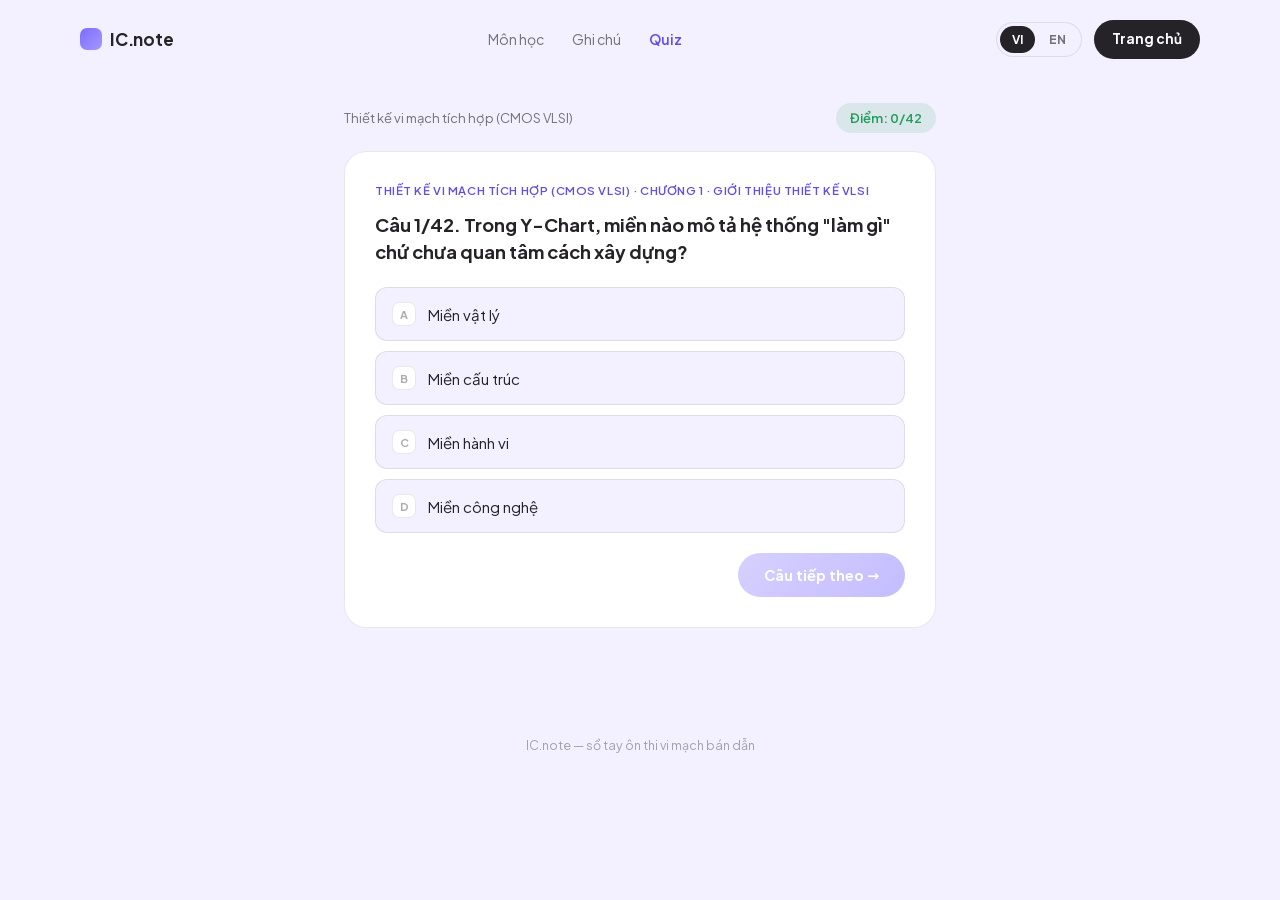
==== quiz.html @ f4e0c6fc "Initial commit" ====
<!DOCTYPE html>
<html lang="vi">
<head>
<meta charset="UTF-8">
<meta name="viewport" content="width=device-width, initial-scale=1.0">
<title>Quiz — IC.note</title>
<link rel="stylesheet" href="assets/css/fonts.css?v=5">
<link rel="stylesheet" href="assets/css/main.css?v=5">
</head>
<body style="background:var(--bg-soft)">
<div id="scrollbar"></div>

<header class="topbar">
  <a class="brand" href="index.html"><span class="mark"></span>IC.note</a>
  <nav class="toplinks">
    <a href="index.html#subjects">Môn học</a>
    <a href="subject.html">Ghi chú</a>
    <a href="quiz.html" class="active">Quiz</a>
  </nav>
  <div class="topbar-right">
    <div class="lang-toggle" data-lang-toggle>
      <button data-lang-opt="vi">VI</button>
      <button data-lang-opt="en">EN</button>
    </div>
    <a class="cta-mini" href="index.html">Trang chủ</a>
  </div>
</header>

<div class="quiz-wrap">
  <div class="quiz-head anim-hidden" id="quizHead">
    <div id="quizMeta">—</div>
    <div style="display:flex;gap:10px;align-items:center">
      <div id="examTimer" style="display:none;font-weight:700;color:var(--err)"></div>
      <div class="quiz-score-pill"><span id="scoreLabel">Điểm</span>: <span id="qScore">0</span>/<span id="qTotal">0</span></div>
    </div>
  </div>

  <div class="quiz-card anim-hidden" id="quizCard">
    <p class="quiz-tag" id="qTag">—</p>
    <p class="quiz-q" id="qText">—</p>
    <div class="options" id="qOptions"></div>
    <div class="quiz-explain" id="qExplain"></div>
    <div class="quiz-foot">
      <button class="pill-btn primary" id="qNext" disabled>Câu tiếp theo →</button>
    </div>
  </div>

  <div class="quiz-card anim-hidden" id="summaryCard" style="display:none">
    <div class="quiz-summary">
      <div class="big" id="sumScore">0/0</div>
      <p id="sumText">—</p>
      <div class="weak-list" id="sumWeak"></div>
      <div style="display:flex;gap:12px;justify-content:center;flex-wrap:wrap">
        <button class="pill-btn primary" id="btnRetry">Làm lại</button>
        <a class="pill-btn ghost-light" id="btnBackNotes" href="subject.html">Ôn lại ghi chú</a>
      </div>
    </div>
  </div>
</div>

<footer>IC.note — sổ tay ôn thi vi mạch bán dẫn</footer>

<script src="assets/js/anime.iife.min.js?v=5"></script>
<script src="assets/js/data.js?v=5"></script>
<script src="assets/js/app.js?v=5"></script>
<script>
(function () {
  var L = {
    examTitle: { vi: "Thi thử — IC.note", en: "Mock exam — IC.note" },
    examMeta: { vi: "Thi thử tổng hợp", en: "Combined mock exam" },
    subjectsWord: { vi: "môn", en: "subjects" },
    questionWord: { vi: "Câu", en: "Question" },
    seeResult: { vi: "Xem kết quả →", en: "See result →" },
    nextQuestion: { vi: "Câu tiếp theo →", en: "Next question →" },
    timeUp: { vi: "Hết giờ! ", en: "Time's up! " },
    excellent: { vi: "Xuất sắc — giữ vững phong độ nhé.", en: "Excellent — keep up the good work." },
    okish: { vi: "Khá ổn — ôn thêm mấy chương bên dưới là chắc bài.", en: "Pretty good — review the chapters below to lock it in." },
    needReview: { vi: "Cần ôn lại — bắt đầu từ các chương được gợi ý bên dưới.", en: "Needs review — start with the suggested chapters below." },
    reviewLink: { vi: "Ôn lại: ", en: "Review: " },
    noMistakes: { vi: "Không sai câu nào 🎉", en: "No mistakes 🎉" },
    noQuiz: { vi: "Môn này chưa có câu hỏi quiz — hãy quay lại sau khi nội dung được nạp.", en: "This subject has no quiz questions yet — check back once content has been loaded." },
    backHome: { vi: "← Về trang chủ", en: "← Back to home" },
    scoreLabel: { vi: "Điểm", en: "Score" },
    retry: { vi: "Làm lại", en: "Retry" },
    reviewNotes: { vi: "Ôn lại ghi chú", en: "Review notes" }
  };

  var mode = IC.param("mode"); // "exam" = thi thử trộn 4 môn + đếm giờ
  var subject = IC.findSubject(IC.param("mon"));
  var EXAM_SECONDS = 10 * 60;

  /* danh sách câu hỏi gốc cho phiên này (chưa dịch ngôn ngữ) */
  var rawQuestions;
  if (mode === "exam") {
    rawQuestions = [];
    IC_DATA.subjects.forEach(function (s) {
      s.quiz.forEach(function (q) {
        rawQuestions.push(Object.assign({ _subject: s }, q));
      });
    });
    /* xáo trộn Fisher–Yates (1 lần, giữ nguyên khi đổi ngôn ngữ) */
    for (var i = rawQuestions.length - 1; i > 0; i--) {
      var j = Math.floor(Math.random() * (i + 1));
      var t = rawQuestions[i]; rawQuestions[i] = rawQuestions[j]; rawQuestions[j] = t;
    }
  } else {
    rawQuestions = subject.quiz.map(function (q) { return Object.assign({ _subject: subject }, q); });
  }
  var questions = rawQuestions;

  if (!questions.length) {
    document.querySelector(".quiz-wrap").innerHTML =
      '<div class="quiz-card" style="text-align:center"><p style="color:var(--text-muted)">' + IC.t(L.noQuiz) + '</p>' +
      '<a class="pill-btn ghost-light" href="index.html" style="margin-top:14px;display:inline-flex">' + IC.t(L.backHome) + '</a></div>';
    IC.scrollProgress();
    IC.initLangToggle();
    document.addEventListener("icnote:langchange", function () {
      document.querySelector(".quiz-card p").textContent = IC.t(L.noQuiz);
      document.querySelector(".quiz-card a").textContent = IC.t(L.backHome);
    });
    return;
  }

  var idx = 0, score = 0, answered = false;
  var wrongByChapter = {}; /* gom theo môn: { subjectId: { chapterId: n } } */

  var qMeta = document.getElementById("quizMeta");
  var qScoreEl = document.getElementById("qScore");
  var qTotalEl = document.getElementById("qTotal");
  var qTag = document.getElementById("qTag");
  var qText = document.getElementById("qText");
  var qOptions = document.getElementById("qOptions");
  var qExplain = document.getElementById("qExplain");
  var qNext = document.getElementById("qNext");
  var keys = ["A", "B", "C", "D"];

  function applyHeadText() {
    document.title = mode === "exam" ? IC.t(L.examTitle) : IC.t(subject.name) + " — IC.note";
    qTotalEl.textContent = questions.length;
    qMeta.textContent = mode === "exam"
      ? IC.t(L.examMeta) + " · " + IC_DATA.subjects.length + " " + IC.t(L.subjectsWord)
      : IC.t(subject.name);
    document.getElementById("scoreLabel").textContent = IC.t(L.scoreLabel);
    document.getElementById("btnRetry").textContent = IC.t(L.retry);
    document.getElementById("btnBackNotes").textContent = IC.t(L.reviewNotes);
  }
  applyHeadText();

  /* đồng hồ thi thử */
  var timerId = null;
  if (mode === "exam") {
    var timerEl = document.getElementById("examTimer");
    timerEl.style.display = "block";
    var remain = EXAM_SECONDS;
    function tick() {
      var m = Math.floor(remain / 60), s = remain % 60;
      timerEl.textContent = "⏱ " + String(m).padStart(2, "0") + ":" + String(s).padStart(2, "0");
      if (remain <= 0) { clearInterval(timerId); showSummary(true); return; }
      remain--;
    }
    tick();
    timerId = setInterval(tick, 1000);
  }

  function render() {
    var item = questions[idx];
    qTag.textContent = IC.t(item._subject.name) + (item.chapterId ? " · " + chapterTitle(item) : "");
    qText.textContent = IC.t(L.questionWord) + " " + (idx + 1) + "/" + questions.length + ". " + IC.t(item.q);
    qExplain.classList.remove("show");
    qExplain.textContent = "";
    qNext.disabled = true;
    answered = false;
    qNext.textContent = idx === questions.length - 1 ? IC.t(L.seeResult) : IC.t(L.nextQuestion);
    qOptions.innerHTML = "";
    IC.t(item.opts).forEach(function (opt, i) {
      var b = document.createElement("button");
      b.className = "option";
      b.innerHTML = '<span class="mark">' + keys[i] + "</span><span>" + opt + "</span>";
      b.addEventListener("click", function () { select(i, b); });
      qOptions.appendChild(b);
    });
    if (IC.canAnimate) {
      anime.animate(qOptions.querySelectorAll(".option"), IC.m({
        opacity: [0, 1], translateY: [8, 0], delay: anime.stagger(50), duration: 300, ease: "outQuad"
      }));
    }
  }

  function chapterTitle(item) {
    var ch = item._subject.chapters.find(function (c) { return c.id === item.chapterId; });
    return ch ? IC.t(ch.title) : "";
  }

  function select(i, btn) {
    if (answered) return;
    answered = true;
    var item = questions[idx];
    var all = qOptions.querySelectorAll(".option");
    all.forEach(function (b) { b.disabled = true; });
    var pass = i === item.correct;
    if (pass) {
      btn.classList.add("correct");
      score++;
      if (IC.canAnimate) anime.animate(btn, IC.m({ scale: [1, 1.02, 1], duration: 260, ease: "outQuad" }));
    } else {
      btn.classList.add("wrong");
      all[item.correct].classList.add("correct");
      var sid = item._subject.id;
      wrongByChapter[sid] = wrongByChapter[sid] || {};
      wrongByChapter[sid][item.chapterId] = (wrongByChapter[sid][item.chapterId] || 0) + 1;
      if (IC.canAnimate) anime.animate(btn, IC.m({ translateX: [0, -5, 5, -3, 3, 0], duration: 320, ease: "inOutQuad" }));
    }
    qScoreEl.textContent = score;
    if (mode !== "exam") {
      qExplain.textContent = IC.t(item.explain);
      qExplain.classList.add("show");
      if (IC.canAnimate) anime.animate(qExplain, IC.m({ opacity: [0, 1], translateY: [-4, 0], duration: 220, ease: "outQuad" }));
    }
    qNext.disabled = false;
  }

  function showSummary(timeUp) {
    if (timerId) clearInterval(timerId);
    document.getElementById("quizCard").style.display = "none";
    var card = document.getElementById("summaryCard");
    card.style.display = "block";
    card.style.opacity = "1";
    document.getElementById("sumScore").textContent = score + "/" + questions.length;
    var pct = questions.length ? Math.round(score * 100 / questions.length) : 0;
    document.getElementById("sumText").textContent =
      (timeUp ? IC.t(L.timeUp) : "") +
      (pct >= 80 ? IC.t(L.excellent) :
       pct >= 50 ? IC.t(L.okish) :
       IC.t(L.needReview));

    /* lưu kết quả + điểm yếu theo từng môn */
    var perSubject = {};
    questions.forEach(function (q) {
      perSubject[q._subject.id] = (perSubject[q._subject.id] || 0) + 1;
    });
    Object.keys(perSubject).forEach(function (sid) {
      IC.saveQuizResult(sid, score, questions.length, (wrongByChapter[sid] || {}));
    });

    /* hiện tag điểm yếu */
    var weakEl = document.getElementById("sumWeak");
    var chips = [];
    Object.keys(wrongByChapter).forEach(function (sid) {
      var s = IC_DATA.subjects.find(function (x) { return x.id === sid; });
      Object.keys(wrongByChapter[sid]).forEach(function (chId) {
        var ch = s.chapters.find(function (c) { return c.id === chId; });
        if (ch) chips.push({ sid: sid, chId: chId, title: IC.t(ch.title), n: wrongByChapter[sid][chId] });
      });
    });
    if (chips.length) {
      chips.sort(function (a, b) { return b.n - a.n; });
      weakEl.innerHTML = chips.map(function (c) {
        return '<a class="weak-chip" href="subject.html?mon=' + c.sid + "&chuong=" + c.chId + '">' + IC.t(L.reviewLink) + c.title + "</a>";
      }).join("");
    } else {
      weakEl.innerHTML = '<span class="weak-chip" style="background:var(--ok-tint);color:var(--ok)">' + IC.t(L.noMistakes) + '</span>';
    }
    document.getElementById("btnBackNotes").href = "subject.html?mon=" + (mode === "exam" ? IC_DATA.subjects[0].id : subject.id);

    if (IC.canAnimate) {
      anime.animate(card, IC.m({ opacity: [0, 1], translateY: [16, 0], duration: 500, ease: "outQuad" }));
      var proxy = { v: 0 };
      var el = document.getElementById("sumScore");
      anime.animate(proxy, {
        v: score, duration: 900, ease: "outCubic",
        onUpdate: function () { el.textContent = Math.round(proxy.v) + "/" + questions.length; }
      });
    }
  }

  qNext.addEventListener("click", function () {
    if (idx === questions.length - 1) { showSummary(false); return; }
    idx++;
    render();
  });
  document.getElementById("btnRetry").addEventListener("click", function () { location.reload(); });

  document.addEventListener("icnote:langchange", function () {
    applyHeadText();
    if (document.getElementById("summaryCard").style.display === "block") {
      showSummary(false);
    } else {
      render();
    }
  });

  render();
  if (IC.canAnimate) {
    anime.animate("#quizHead", IC.m({ opacity: [0, 1], translateY: [10, 0], duration: 450, ease: "outQuad" }));
    anime.animate("#quizCard", IC.m({ opacity: [0, 1], translateY: [16, 0], duration: 550, delay: 100, ease: "outQuad" }));
  } else {
    document.querySelectorAll(".anim-hidden").forEach(function (el) { el.style.opacity = "1"; });
  }
  IC.scrollProgress();
  IC.initLangToggle();
})();
</script>
</body>
</html>
---- assets/css/fonts.css ----
@font-face{font-family:"IC Serif";font-style:italic;font-weight:500;font-display:swap;src:url([data-uri]) format('woff2');unicode-range:U+0102-0103, U+0110-0111, U+0128-0129, U+0168-0169, U+01A0-01A1, U+01AF-01B0, U+0300-0301, U+0303-0304, U+0308-0309, U+0323, U+0329, U+1EA0-1EF9, U+20AB;}
@font-face{font-family:"IC Serif";font-style:italic;font-weight:500;font-display:swap;src:url([data-uri]) format('woff2');unicode-range:U+0000-00FF, U+0131, U+0152-0153, U+02BB-02BC, U+02C6, U+02DA, U+02DC, U+0304, U+0308, U+0329, U+2000-206F, U+20AC, U+2122, U+2191, U+2193, U+2212, U+2215, U+FEFF, U+FFFD;}
@font-face{font-family:"IC Sans";font-style:normal;font-weight:400;font-display:swap;src:url([data-uri]) format('woff2');unicode-range:U+0102-0103, U+0110-0111, U+0128-0129, U+0168-0169, U+01A0-01A1, U+01AF-01B0, U+0300-0301, U+0303-0304, U+0308-0309, U+0323, U+0329, U+1EA0-1EF9, U+20AB;}
@font-face{font-family:"IC Sans";font-style:normal;font-weight:400;font-display:swap;src:url([data-uri]) format('woff2');unicode-range:U+0000-00FF, U+0131, U+0152-0153, U+02BB-02BC, U+02C6, U+02DA, U+02DC, U+0304, U+0308, U+0329, U+2000-206F, U+20AC, U+2122, U+2191, U+2193, U+2212, U+2215, U+FEFF, U+FFFD;}
@font-face{font-family:"IC Sans";font-style:normal;font-weight:600;font-display:swap;src:url([data-uri]) format('woff2');unicode-range:U+0102-0103, U+0110-0111, U+0128-0129, U+0168-0169, U+01A0-01A1, U+01AF-01B0, U+0300-0301, U+0303-0304, U+0308-0309, U+0323, U+0329, U+1EA0-1EF9, U+20AB;}
@font-face{font-family:"IC Sans";font-style:normal;font-weight:600;font-display:swap;src:url([data-uri]) format('woff2');unicode-range:U+0000-00FF, U+0131, U+0152-0153, U+02BB-02BC, U+02C6, U+02DA, U+02DC, U+0304, U+0308, U+0329, U+2000-206F, U+20AC, U+2122, U+2191, U+2193, U+2212, U+2215, U+FEFF, U+FFFD;}
@font-face{font-family:"IC Sans";font-style:normal;font-weight:700;font-display:swap;src:url([data-uri]) format('woff2');unicode-range:U+0102-0103, U+0110-0111, U+0128-0129, U+0168-0169, U+01A0-01A1, U+01AF-01B0, U+0300-0301, U+0303-0304, U+0308-0309, U+0323, U+0329, U+1EA0-1EF9, U+20AB;}
@font-face{font-family:"IC Sans";font-style:normal;font-weight:700;font-display:swap;src:url([data-uri]) format('woff2');unicode-range:U+0000-00FF, U+0131, U+0152-0153, U+02BB-02BC, U+02C6, U+02DA, U+02DC, U+0304, U+0308, U+0329, U+2000-206F, U+20AC, U+2122, U+2191, U+2193, U+2212, U+2215, U+FEFF, U+FFFD;}
@font-face{font-family:"IC Sans";font-style:normal;font-weight:800;font-display:swap;src:url([data-uri]) format('woff2');unicode-range:U+0102-0103, U+0110-0111, U+0128-0129, U+0168-0169, U+01A0-01A1, U+01AF-01B0, U+0300-0301, U+0303-0304, U+0308-0309, U+0323, U+0329, U+1EA0-1EF9, U+20AB;}
@font-face{font-family:"IC Sans";font-style:normal;font-weight:800;font-display:swap;src:url([data-uri]) format('woff2');unicode-range:U+0000-00FF, U+0131, U+0152-0153, U+02BB-02BC, U+02C6, U+02DA, U+02DC, U+0304, U+0308, U+0329, U+2000-206F, U+20AC, U+2122, U+2191, U+2193, U+2212, U+2215, U+FEFF, U+FFFD;}
---- assets/css/main.css ----
/* ============ IC.note — design tokens (theo prompt-cho-fable.md §2) ============ */
:root{
  --bg:#ffffff;
  --bg-soft:#f3f1ff;
  --bg-gradient-end:#e6e1ff;

  --dark-bg:#111113;
  --dark-card:rgba(38,34,40,0.56);
  --dark-border:rgba(255,255,255,0.09);
  --dark-text:#f5f4f7;
  --dark-muted:rgba(245,244,247,0.62);
  --dark-faint:rgba(245,244,247,0.38);

  --text:#252228;
  --text-muted:rgba(37,34,40,0.62);
  --text-faint:rgba(37,34,40,0.38);
  --border:rgba(37,34,40,0.10);

  --accent:#7c6cff;
  --accent-2:#a698ff;
  --accent-strong:#5f4de8;
  --accent-tint:rgba(124,108,255,0.12);

  --ok:#1f9d5a;
  --ok-tint:rgba(31,157,90,0.12);
  --err:#d1483d;
  --err-tint:rgba(209,72,61,0.12);

  --heat-0:rgba(124,108,255,0.08);
  --heat-1:rgba(124,108,255,0.3);
  --heat-2:rgba(124,108,255,0.55);
  --heat-3:rgba(124,108,255,0.85);

  --font-sans:"IC Sans", -apple-system, "Segoe UI", Roboto, system-ui, sans-serif;
  --font-serif:"IC Serif", ui-serif, Georgia, Cambria, serif;
  --font-mono:ui-monospace, "SF Mono", "Cascadia Code", "Roboto Mono", monospace;

  --radius-pill:99px;
  --radius-lg:22px;
}

*{ box-sizing:border-box; }
html{ scroll-behavior:smooth; }
html,body{ margin:0; padding:0; }
body{
  background:var(--bg); color:var(--text); font-family:var(--font-sans);
  font-size:15.5px; line-height:1.55; -webkit-font-smoothing:antialiased;
}
@media (prefers-reduced-motion: reduce){
  html{ scroll-behavior:auto; }
  *{ animation:none !important; transition:none !important; }
}
::selection{ background:var(--accent-tint); }
a{ color:inherit; text-decoration:none; }
h1,h2,h3{ margin:0; text-wrap:balance; }
em{ font-family:var(--font-serif); font-style:italic; font-weight:500; color:var(--accent); }
:focus-visible{ outline:2px solid var(--accent); outline-offset:2px; }

/* ============ thanh tiến trình cuộn ============ */
#scrollbar{ position:fixed; top:0; left:0; height:3px; width:0%;
  background:linear-gradient(90deg, var(--accent), var(--accent-2)); z-index:200; }

/* ============ topbar ============ */
.topbar{
  display:flex; align-items:center; justify-content:space-between; gap:16px;
  padding:20px 40px; max-width:1200px; margin:0 auto; flex-wrap:wrap;
}
.topbar-right{ display:flex; align-items:center; gap:12px; flex-wrap:wrap; }
.brand{ font-weight:700; font-size:17px; letter-spacing:-0.01em; display:flex; align-items:center; gap:8px; }
.brand .mark{ width:22px; height:22px; border-radius:7px;
  background:linear-gradient(135deg, var(--accent), var(--accent-2)); display:inline-block; flex:none; }
.toplinks{ display:flex; gap:28px; font-size:14px; color:var(--text-muted); flex-wrap:wrap; }
.toplinks a:hover{ color:var(--text); }
.toplinks a.active{ color:var(--accent-strong); font-weight:600; }
.cta-mini{ font-size:13.5px; font-weight:700; background:var(--text); color:#fff;
  padding:9px 18px; border-radius:var(--radius-pill); white-space:nowrap; }

/* ---- chuyển đổi ngôn ngữ ---- */
.lang-toggle{ display:inline-flex; background:var(--bg-soft); border:1px solid var(--border);
  border-radius:var(--radius-pill); padding:3px; gap:2px; flex:none; }
.lang-toggle button{
  font-family:var(--font-sans); font-size:12px; font-weight:700; border:none; background:transparent;
  color:var(--text-muted); padding:6px 12px; border-radius:var(--radius-pill); cursor:pointer;
  transition:background .15s ease, color .15s ease;
}
.lang-toggle button.active{ background:var(--text); color:#fff; }

/* ============ nút ============ */
.pill-btn{
  display:inline-flex; align-items:center; gap:8px; font-weight:700; font-size:14.5px;
  font-family:var(--font-sans);
  padding:13px 26px; border-radius:var(--radius-pill); border:none; cursor:pointer;
  transition:filter .15s ease; will-change:transform;
}
.pill-btn.primary{ background:linear-gradient(135deg, var(--accent-2), var(--accent)); color:#fff; }
.pill-btn.primary:hover{ filter:brightness(1.05); }
.pill-btn.ghost-light{ background:var(--accent-tint); color:var(--accent-strong); }
.pill-btn.ghost-dark{ background:rgba(255,255,255,0.1); color:var(--dark-text); }
.pill-btn.solid-white{ background:#fff; color:var(--text); }
.pill-btn.sm{ padding:9px 18px; font-size:13px; }
.pill-btn:disabled{ opacity:.45; cursor:default; }

/* ============ hero ============ */
.hero{
  position:relative; overflow:hidden;
  /* gradient dọc rất thoải — không tạo dải màu cắt ngang trang */
  background:linear-gradient(180deg, #ffffff 0%, #faf9ff 40%, var(--bg-soft) 100%);
  padding-bottom:56px;
}
.hero-inner{ max-width:860px; margin:0 auto; text-align:center; padding:76px 24px 0; position:relative; z-index:2; }
.eyebrow-pill{
  display:inline-flex; align-items:center; gap:8px; font-size:13.5px; font-weight:600; color:var(--text-muted);
  background:#fff; border:1px solid var(--border); padding:7px 16px; border-radius:var(--radius-pill);
  box-shadow:0 1px 2px rgba(37,34,40,0.04);
}
.eyebrow-pill .dot{ width:16px; height:16px; border-radius:5px;
  background:linear-gradient(135deg, var(--accent), var(--accent-2)); }
h1.hero-title{ font-size:clamp(2.4rem, 6vw, 4rem); font-weight:700; letter-spacing:-0.02em;
  line-height:1.1; margin:22px 0 18px; font-family:var(--font-serif); font-style:italic; }
.hero-lede{ font-size:17px; color:var(--text-muted); max-width:46ch; margin:0 auto 30px; }
.hero-wish{ font-size:15px; color:var(--accent-strong); font-weight:600; margin:-14px 0 30px; }
.hero-actions{ display:flex; gap:12px; justify-content:center; flex-wrap:wrap; }

.stat-strip{
  display:flex; justify-content:center; gap:56px; flex-wrap:wrap; margin:64px auto 0; padding-top:36px;
  max-width:720px; border-top:1px solid var(--border); position:relative; z-index:2;
}
.stat-item{ text-align:center; }
.stat-num{ font-size:2rem; font-weight:800; letter-spacing:-0.02em; font-variant-numeric:tabular-nums; }
.stat-label{ font-size:12.5px; color:var(--text-faint); margin-top:4px; }

/* ============ panel tối bo góc — các section tối nằm trong 1 khối liền ============ */
.dark-shell{
  background:var(--dark-bg); color:var(--dark-text);
  max-width:1360px; margin:0 auto; border-radius:32px;
  overflow:hidden;
}
.dark-shell-wrap{ padding:28px 16px; background:var(--bg-soft); }
@media (max-width:760px){ .dark-shell-wrap{ padding:16px 8px; } .dark-shell{ border-radius:24px; } }

.dark-section{ background:transparent; color:var(--dark-text); padding:96px 24px 90px; text-align:center; }
.reveal-heading{ font-size:clamp(2.1rem, 5.4vw, 3.4rem); font-weight:700; letter-spacing:-0.02em;
  line-height:1.14; max-width:820px; margin:0 auto 20px; font-family:var(--font-serif); font-style:italic; }
.dark-lede{ color:var(--dark-muted); font-size:16.5px; max-width:44ch; margin:0 auto 30px; }
.dark-actions{ display:flex; gap:12px; justify-content:center; flex-wrap:wrap; margin-bottom:64px; }

/* trạng thái ẩn trước animation — JS thêm class is-hidden, gỡ khi reveal */
.anim-hidden{ opacity:0; }

/* ============ browser mockup frame ============ */
.browser-frame{
  max-width:880px; margin:0 auto; background:#0c0c0e; border:1px solid var(--dark-border); border-radius:16px;
  overflow:hidden; box-shadow:0 40px 80px -30px rgba(0,0,0,0.6); text-align:left;
}
.browser-chrome{ display:flex; align-items:center; gap:8px; padding:11px 16px; border-bottom:1px solid var(--dark-border); }
.browser-chrome .tl{ width:9px; height:9px; border-radius:50%; }
.browser-chrome .tl.r{ background:#ff5f56; } .browser-chrome .tl.y{ background:#ffbd2e; } .browser-chrome .tl.g{ background:#27c93f; }
.browser-chrome .url{ margin:0 auto; font-family:var(--font-mono); font-size:11.5px; color:var(--dark-faint);
  background:rgba(255,255,255,0.05); padding:4px 14px; border-radius:6px; }
.browser-body{ display:flex; min-height:340px; }
.b-sidebar{ width:180px; border-right:1px solid var(--dark-border); padding:16px 12px; font-size:12.5px; color:var(--dark-muted); flex:none; }
.b-sidebar .brow{ padding:8px 10px; border-radius:8px; margin-bottom:2px; }
.b-sidebar .brow.active{ background:rgba(124,108,255,0.16); color:var(--accent-2); font-weight:600; }
.b-main{ flex:1; padding:22px 26px; min-width:0; overflow-x:auto; }
.b-main h4{ font-size:15px; margin:0 0 4px; }
.b-main p.sub{ font-size:12.5px; color:var(--dark-faint); margin:0 0 18px; }
table.b-table{ width:100%; border-collapse:collapse; font-size:12px; }
table.b-table th{ text-align:left; color:var(--dark-faint); font-weight:600; padding:8px 10px;
  border-bottom:1px solid var(--dark-border); font-size:10.5px; letter-spacing:0.04em; text-transform:uppercase; }
table.b-table td{ padding:10px 10px; border-bottom:1px solid var(--dark-border); color:var(--dark-text); }
table.b-table tr:last-child td{ border-bottom:none; }
.pct-pill{ background:rgba(124,108,255,0.16); color:var(--accent-2); padding:2px 8px;
  border-radius:99px; font-size:11px; font-weight:600; }

/* ============ features & subjects (nằm trong dark-shell) ============ */
.section-dark-flow{ background:transparent; color:var(--dark-text); padding:0 24px 100px; }
.section-inner{ max-width:1040px; margin:0 auto; }
.section-head-center{ text-align:center; max-width:600px; margin:0 auto 44px; }
.section-head-center h2{ font-size:2rem; font-weight:700; letter-spacing:-0.01em; margin-bottom:10px; }
.section-head-center p{ color:var(--dark-muted); font-size:15px; }
.section-head-split{ display:flex; justify-content:space-between; align-items:flex-end; gap:20px;
  margin-bottom:36px; flex-wrap:wrap; }
.section-head-split h2{ font-size:2rem; font-weight:700; letter-spacing:-0.01em; }
.section-head-split p{ color:var(--dark-muted); font-size:15px; max-width:52ch; margin:8px 0 0; }

.grid-2{ display:grid; grid-template-columns:repeat(2, 1fr); gap:18px; }
@media (max-width:760px){ .grid-2{ grid-template-columns:1fr; } }

.card-dark{
  background:var(--dark-card); border:1px solid var(--dark-border); border-radius:var(--radius-lg); padding:26px;
  transition:border-color .2s ease, transform .2s ease;
}
.card-dark:hover{ border-color:rgba(166,152,255,0.4); transform:translateY(-2px); }

.feature-icon{
  width:40px; height:40px; border-radius:11px; background:rgba(124,108,255,0.16); color:var(--accent-2);
  display:flex; align-items:center; justify-content:center; margin-bottom:16px; transition:transform .25s ease;
}
.card-dark:hover .feature-icon{ transform:scale(1.08) rotate(-4deg); }
.feature-icon svg{ width:20px; height:20px; }
.card-dark h3{ font-size:17px; font-weight:700; margin-bottom:8px; }
.card-dark > p{ font-size:13.5px; color:var(--dark-muted); line-height:1.6; margin:0 0 16px; }

.subj-tag{ font-size:12px; font-weight:700; color:var(--accent-2); text-transform:uppercase; letter-spacing:0.04em; }
.subj-bar-track{ height:5px; background:rgba(255,255,255,0.08); border-radius:99px; overflow:hidden; margin:2px 0 14px; }
.subj-bar-fill{ height:100%; width:0%; background:linear-gradient(90deg, var(--accent), var(--accent-2)); border-radius:99px; }
.badges{ display:flex; gap:8px; flex-wrap:wrap; }
.badge{ font-size:11.5px; background:rgba(255,255,255,0.06); color:var(--dark-muted); padding:5px 11px; border-radius:99px; }
.badge.accent{ background:rgba(124,108,255,0.16); color:var(--accent-2); }

.heatmap{ display:grid; grid-template-columns:repeat(14, 1fr); gap:3px; }
.heatmap i{ aspect-ratio:1; border-radius:2px; display:block; }
.streak-line{ font-size:12px; color:var(--accent-2); font-weight:600; margin-top:10px; }
.weak-tags{ display:flex; gap:8px; flex-wrap:wrap; }
.weak-tag{ font-size:11.5px; padding:5px 11px; border-radius:99px; background:var(--err-tint); color:#ff8f85; }
.weak-tag.mid{ background:rgba(124,108,255,0.14); color:var(--accent-2); }
.countdown-row{ display:flex; gap:10px; }
.countdown-cell{ background:rgba(255,255,255,0.06); border-radius:8px; padding:8px 12px; text-align:center; min-width:52px; }
.countdown-cell b{ display:block; font-size:18px; font-variant-numeric:tabular-nums; }
.countdown-cell span{ font-size:9.5px; color:var(--dark-faint); text-transform:uppercase; letter-spacing:0.05em; }
.flash-demo{ position:relative; height:64px; }
.flash-card{
  position:absolute; inset:0; background:rgba(255,255,255,0.05); border:1px solid var(--dark-border); border-radius:10px;
  display:flex; align-items:center; padding:0 14px; font-size:12.5px; color:var(--dark-text);
}

/* ============ CTA đóng + footer ============ */
/* nối tiếp màu nền của dark-shell-wrap (bg-soft) rồi sáng dần về trắng — không có mép cắt */
.cta-section{ background:linear-gradient(180deg, var(--bg-soft) 0%, #ffffff 100%); padding:90px 24px 100px; text-align:center; }
.cta-inner{ max-width:640px; margin:0 auto; }
.cta-icon{ width:40px; height:40px; border-radius:11px;
  background:linear-gradient(135deg, var(--accent), var(--accent-2)); margin:0 auto 18px; }
.cta-section h2{ font-size:1.6rem; font-weight:700; margin-bottom:10px; letter-spacing:-0.01em; }
.cta-section p{ color:var(--text-muted); font-size:15.5px; margin-bottom:26px; }
.cta-actions{ display:flex; gap:12px; justify-content:center; flex-wrap:wrap; }
footer{ text-align:center; padding:28px 24px 40px; font-size:12.5px; color:var(--text-faint); }

/* ============ trang môn học (notebook view §4.2) ============ */
.notebook{ max-width:1100px; margin:0 auto; padding:24px 24px 80px;
  display:grid; grid-template-columns:250px 1fr; gap:0;
  border:1px solid var(--border); border-radius:var(--radius-lg); overflow:hidden; background:#fff; }
.chapter-nav{ border-right:1px solid var(--border); background:var(--bg-soft); padding:20px 12px; }
.chapter-nav h4{ font-size:11px; letter-spacing:0.06em; text-transform:uppercase;
  color:var(--text-faint); font-weight:600; margin:6px 10px 12px; }
.chapter-item{
  display:flex; align-items:center; gap:10px; padding:9px 12px; border-radius:10px; margin-bottom:2px;
  font-size:13.5px; color:var(--text-muted); cursor:pointer; border-left:3px solid transparent;
  transition:background .15s ease, color .15s ease; background:none; width:100%; text-align:left;
  font-family:var(--font-sans); border-top:none; border-right:none; border-bottom:none;
}
.chapter-item:hover{ background:#fff; color:var(--text); }
.chapter-item.active{ border-left-color:var(--accent); background:#fff; color:var(--accent-strong); font-weight:600; }
.chapter-item .num{ font-size:11px; color:var(--text-faint); width:20px; font-variant-numeric:tabular-nums; }
.chapter-item .done{ margin-left:auto; color:var(--ok); font-size:12px; }
.chapter-select{ display:none; width:100%; padding:10px 14px; font-family:var(--font-sans); font-size:14px;
  border:1px solid var(--border); border-radius:10px; margin-bottom:18px; background:#fff; color:var(--text); }

.chapter-content{ padding:34px 40px; min-width:0; }
.chapter-content .kicker{ font-size:12px; font-weight:600; color:var(--accent-strong);
  letter-spacing:0.06em; text-transform:uppercase; margin:0 0 8px; }
.chapter-content h2{ font-size:1.6rem; margin-bottom:16px; letter-spacing:-0.01em; }
.note-body{ font-size:15.5px; line-height:1.75; color:var(--text-muted); max-width:64ch; }
.note-body p{ margin:0 0 14px; }
.formula{
  font-family:var(--font-mono); background:var(--bg-soft); border:1px solid var(--border);
  border-radius:10px; padding:14px 16px; margin:16px 0; font-size:0.92rem; color:var(--accent-strong);
  overflow-x:auto;
}
.chapter-actions{ display:flex; gap:10px; margin-top:28px; flex-wrap:wrap; align-items:center; }
.mark-done{ margin-left:auto; display:inline-flex; align-items:center; gap:8px; font-size:13px;
  color:var(--text-muted); cursor:pointer; background:none; border:none; font-family:var(--font-sans); }
.mark-done .box{ width:18px; height:18px; border-radius:5px; border:1.5px solid var(--border); display:inline-block; }
.mark-done.checked{ color:var(--ok); }
.mark-done.checked .box{ background:var(--ok); border-color:var(--ok); }

.page-head{ max-width:1100px; margin:0 auto; padding:18px 24px 20px; display:flex;
  align-items:flex-end; justify-content:space-between; gap:16px; flex-wrap:wrap; }
.page-head h1{ font-size:1.7rem; letter-spacing:-0.01em; }
.page-head .sub{ color:var(--text-muted); font-size:14px; margin-top:4px; }
.page-head .progress-wrap{ min-width:220px; }
.progress-label{ font-size:12px; color:var(--text-faint); margin-bottom:6px;
  display:flex; justify-content:space-between; font-variant-numeric:tabular-nums; }
.progress-track-light{ height:6px; background:var(--accent-tint); border-radius:99px; overflow:hidden; }
.progress-fill-light{ height:100%; width:0%; background:linear-gradient(90deg, var(--accent), var(--accent-2)); border-radius:99px; }

@media (max-width:760px){
  .notebook{ grid-template-columns:1fr; }
  .chapter-nav{ display:none; }
  .chapter-select{ display:block; }
  .chapter-content{ padding:24px 20px; }
  .topbar{ padding:16px 20px; }
  .toplinks{ gap:16px; }
}

/* ============ trang quiz (§4.3) ============ */
.quiz-wrap{ max-width:640px; margin:0 auto; padding:24px 24px 80px; }
.quiz-head{ display:flex; align-items:center; justify-content:space-between; margin-bottom:18px;
  font-size:13px; color:var(--text-muted); font-variant-numeric:tabular-nums; flex-wrap:wrap; gap:8px; }
.quiz-score-pill{ background:var(--ok-tint); color:var(--ok); border-radius:99px;
  padding:5px 14px; font-weight:600; }
.quiz-card{ background:#fff; border:1px solid var(--border); border-radius:var(--radius-lg); padding:30px; }
.quiz-tag{ font-size:11.5px; font-weight:600; color:var(--accent-strong);
  letter-spacing:0.05em; text-transform:uppercase; margin:0 0 12px; }
.quiz-q{ font-size:1.15rem; font-weight:700; line-height:1.45; margin:0 0 22px; }
.options{ display:flex; flex-direction:column; gap:10px; }
.option{
  text-align:left; font-size:15px; color:var(--text); font-family:var(--font-sans);
  background:var(--bg-soft); border:1px solid var(--border); border-radius:12px; padding:14px 16px;
  cursor:pointer; display:flex; align-items:center; gap:12px; transition:border-color .15s ease;
  width:100%;
}
.option:hover:not(:disabled){ border-color:var(--accent-2); }
.option .mark{ width:24px; height:24px; border-radius:7px; border:1px solid var(--border); flex:none;
  display:flex; align-items:center; justify-content:center; font-size:11px; font-weight:700; color:var(--text-faint); background:#fff; }
.option.correct{ border-color:var(--ok); background:var(--ok-tint); }
.option.correct .mark{ border-color:var(--ok); color:var(--ok); }
.option.wrong{ border-color:var(--err); background:var(--err-tint); }
.option.wrong .mark{ border-color:var(--err); color:var(--err); }
.option:disabled{ cursor:default; }
.quiz-explain{
  margin-top:18px; padding:14px 16px; border-radius:12px; background:var(--bg-soft);
  border:1px solid var(--border); font-size:13.5px; color:var(--text-muted); line-height:1.6; display:none;
}
.quiz-explain.show{ display:block; }
.quiz-foot{ display:flex; justify-content:flex-end; margin-top:20px; }

.quiz-summary{ text-align:center; padding:20px 0; }
.quiz-summary .big{ font-size:3rem; font-weight:800; letter-spacing:-0.02em;
  background:linear-gradient(135deg, var(--accent), var(--accent-2));
  -webkit-background-clip:text; background-clip:text; color:transparent; }
.quiz-summary p{ color:var(--text-muted); margin:8px 0 20px; }
.weak-list{ display:flex; gap:8px; flex-wrap:wrap; justify-content:center; margin-bottom:24px; }
.weak-chip{ font-size:12.5px; padding:6px 14px; border-radius:99px; background:var(--err-tint); color:var(--err); font-weight:600; }
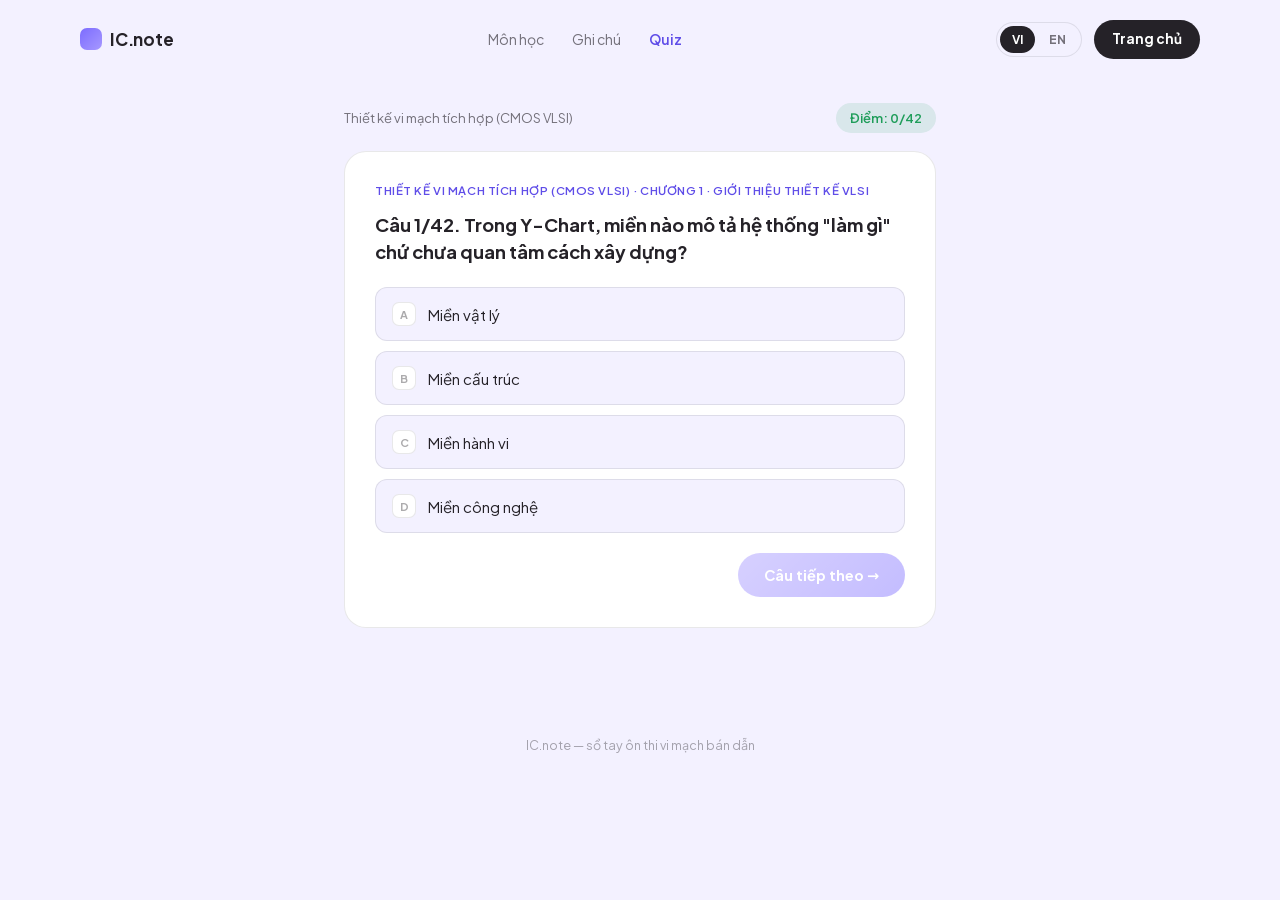
==== commit d67237d3: "Add Vercel Analytics script to all pages Co-Authored-By: Claude Sonnet 5 <noreply@anthropic.com> Cla" ====
--- a/quiz.html
+++ b/quiz.html
@@ -300,5 +300,6 @@
   IC.initLangToggle();
 })();
 </script>
+<script defer src="/_vercel/insights/script.js"></script>
 </body>
 </html>
